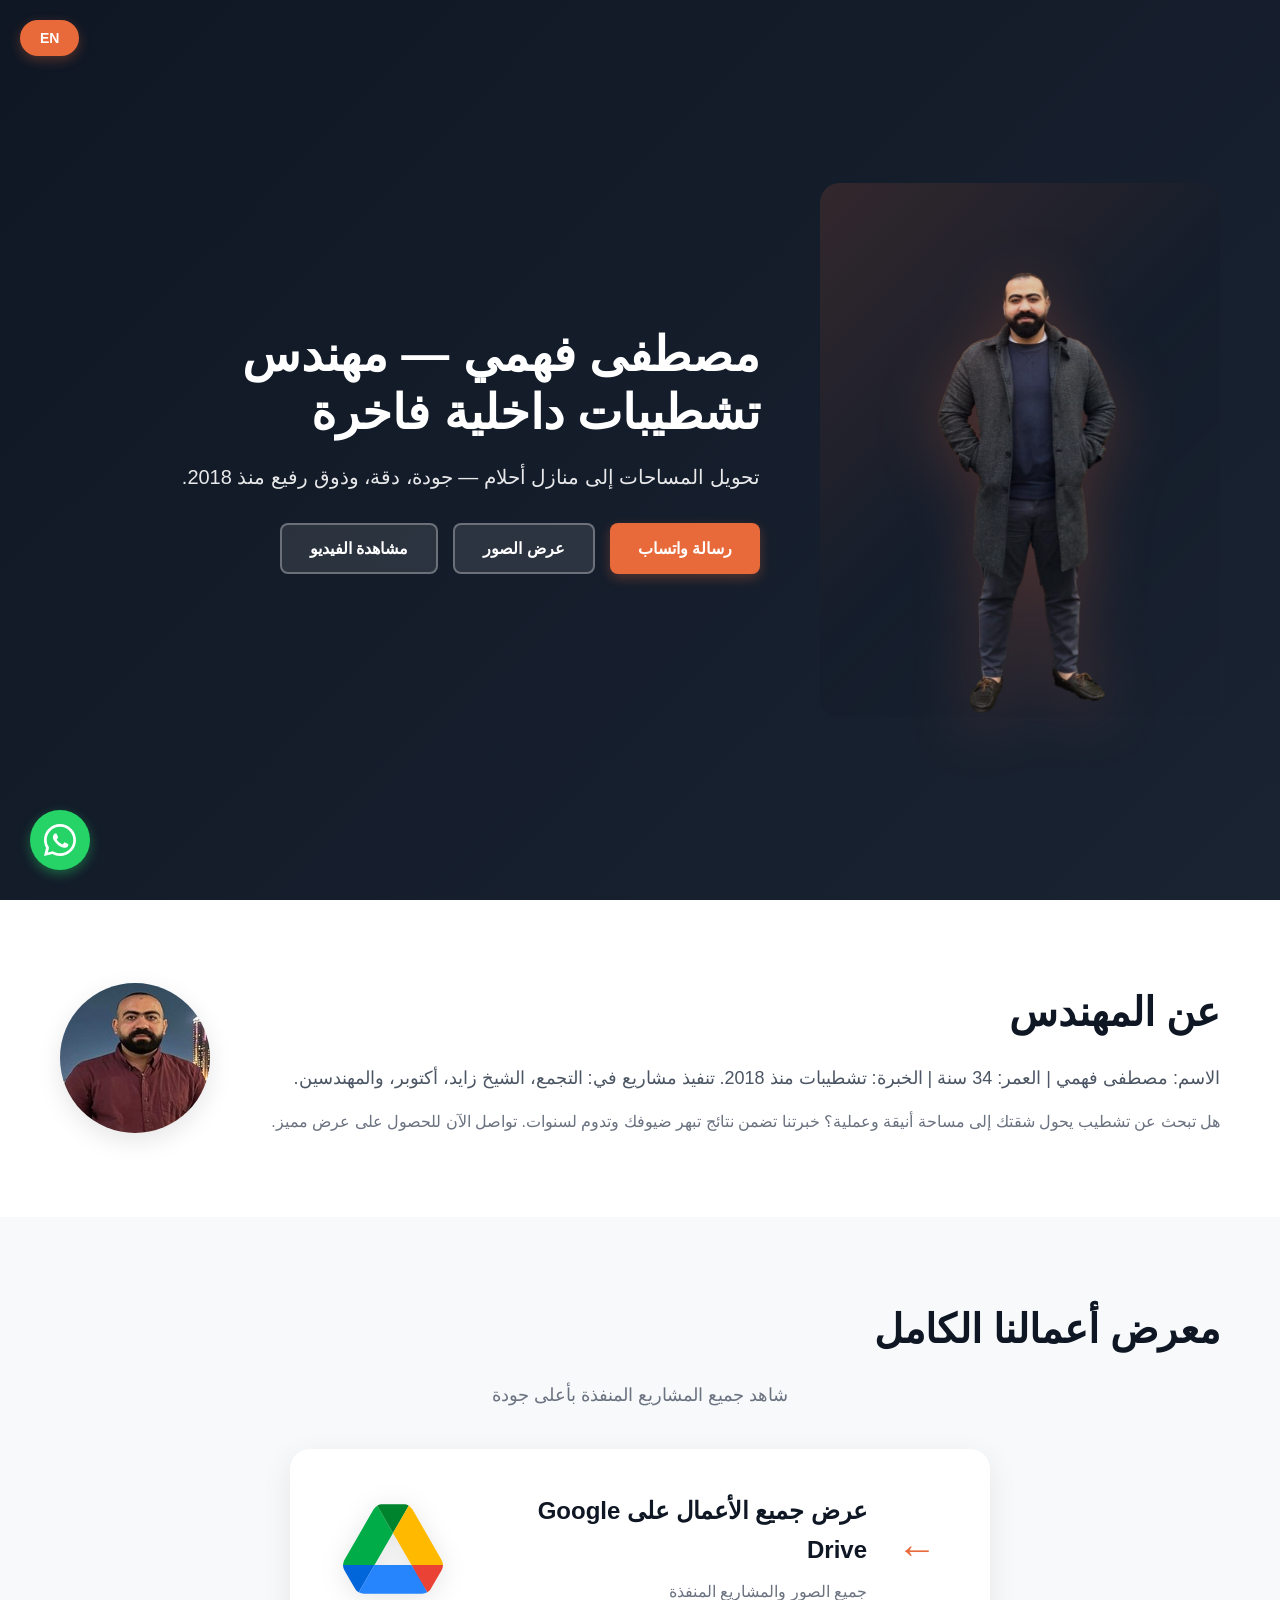
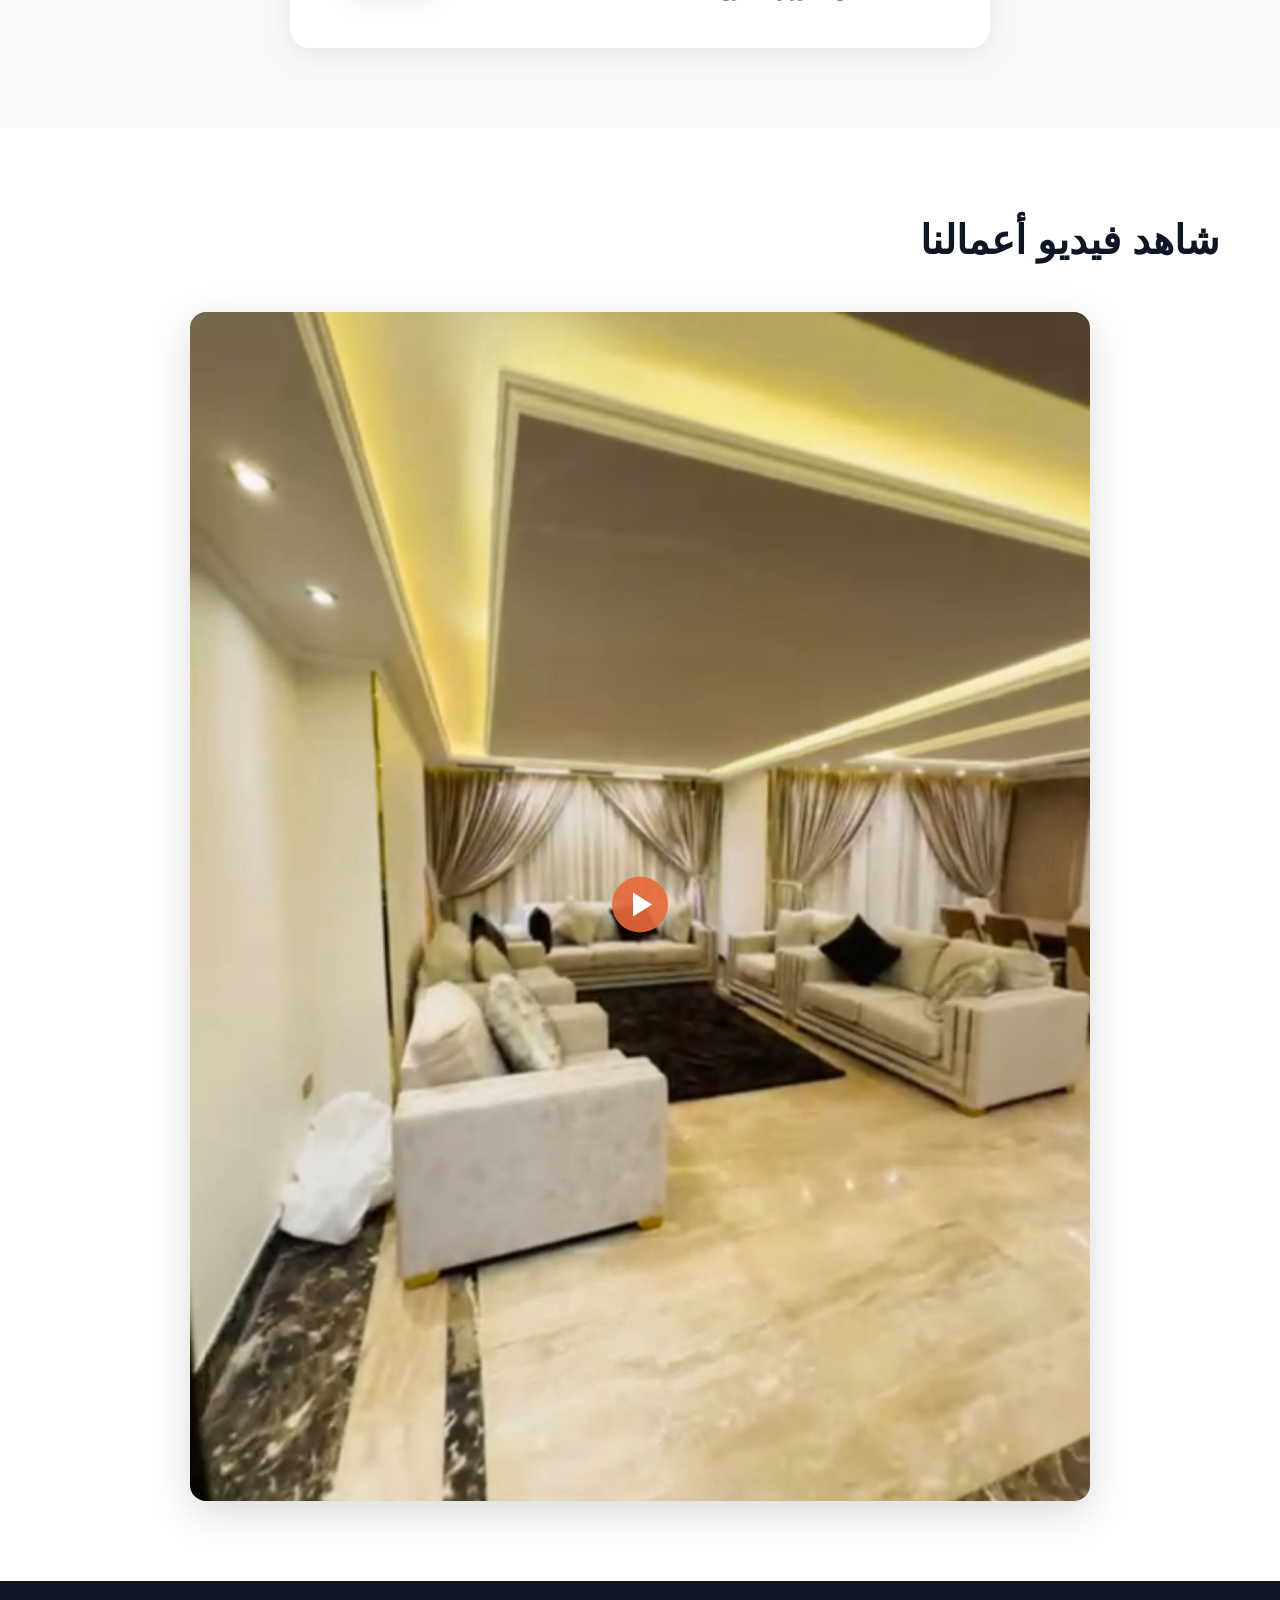
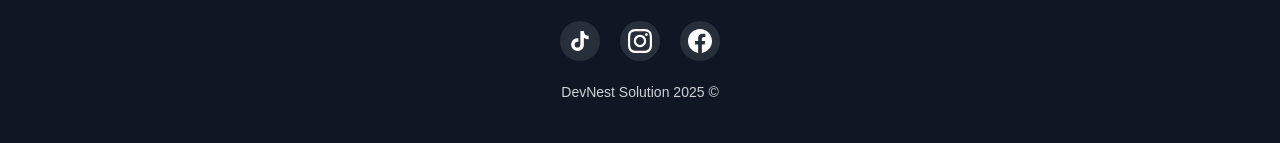
==== Mostafa Fahmy/index.html @ 51830bef "Add files via upload" ====
﻿<!DOCTYPE html>
<html lang="ar" dir="rtl">
<head>
    <meta charset="UTF-8">
    <meta name="viewport" content="width=device-width, initial-scale=1.0">
    <meta name="description" content="مصطفى فهمي - تشطيبات داخلية فاخرة في القاهرة. خبرة منذ 2018 في التجمع، الشيخ زايد، أكتوبر، والمهندسين.">
    <meta name="keywords" content="تشطيبات, ديكور, مصطفى فهمي, القاهرة, التجمع, الشيخ زايد">
    <title>مصطفى فهمي - للتشطيبات الفاخرة</title>
    <link rel="stylesheet" href="StyleSheet.css">
</head>
<body>
    
   
    <!-- Language Toggle Button -->
    <button class="lang-toggle" id="langToggle" aria-label="Switch Language">
        <span id="langText">EN</span>
    </button>

    <!-- Floating WhatsApp Button -->
    <a href="#" class="whatsapp-float" id="whatsappFloat" aria-label="WhatsApp Contact">
        <svg width="32" height="32" viewBox="0 0 32 32" fill="none">
            <path d="M16 0C7.163 0 0 7.163 0 16c0 2.825.74 5.478 2.037 7.777L0 32l8.407-2.003C10.65 31.245 13.24 32 16 32c8.837 0 16-7.163 16-16S24.837 0 16 0zm0 29.333c-2.42 0-4.715-.65-6.682-1.785l-.478-.278-4.953 1.18 1.203-4.844-.305-.497A13.256 13.256 0 012.667 16C2.667 8.637 8.637 2.667 16 2.667S29.333 8.637 29.333 16 23.363 29.333 16 29.333z" fill="white" />
            <path d="M23.547 19.68c-.38-.19-2.245-1.108-2.593-1.235-.348-.127-.602-.19-.855.19-.253.38-.982 1.235-1.203 1.488-.222.253-.443.285-.823.095-.38-.19-1.603-.59-3.052-1.883-1.128-.997-1.888-2.23-2.11-2.61-.222-.38-.024-.585.167-.774.171-.171.38-.443.57-.665.19-.222.253-.38.38-.633.127-.253.063-.475-.032-.665-.095-.19-.855-2.06-1.172-2.82-.31-.742-.624-.642-.855-.654-.222-.011-.475-.013-.728-.013s-.665.095-1.013.475c-.348.38-1.33 1.298-1.33 3.168s1.362 3.675 1.552 3.928c.19.253 2.677 4.088 6.485 5.733.906.392 1.614.626 2.165.8.91.29 1.738.249 2.393.151.73-.109 2.245-.918 2.562-1.805.317-.887.317-1.647.222-1.805-.095-.158-.348-.253-.728-.443z" fill="white" />
        </svg>
    </a>

    <!-- Hero Section -->
    <header class="hero" id="hero">
        <div class="hero-container">
            <div class="hero-content">
                <div class="hero-text" id="heroText">
                    <h1 class="hero-title" id="heroTitle">مصطفى فهمي — مهندس تشطيبات داخلية فاخرة</h1>
                    <p class="hero-subtitle" id="heroSubtitle">تحويل المساحات إلى منازل أحلام — جودة، دقة، وذوق رفيع منذ 2018.</p>
                    <div class="hero-buttons">
                        <button class="btn btn-primary" id="btnWhatsApp">
                            <span id="btnWhatsAppText">رسالة واتساب</span>
                        </button>
                        <button class="btn btn-secondary" id="btnGallery">
                            <span id="btnGalleryText">عرض الصور</span>
                        </button>
                        <button class="btn btn-secondary" id="btnVideo">
                            <span id="btnVideoText">مشاهدة الفيديو</span>
                        </button>
                    </div>
                </div>
                <div class="hero-image">
                    <img src="Mostafa Fahmy 1.png" alt="Mustafa El-Sayed" id="heroImg" loading="eager">
                </div>
            </div>
        </div>
    </header>

    <!-- Main Content -->
    <main>
        <!-- About Section -->
        <section class="about" id="about">
            <div class="container">
                <div class="about-content">
                    <div class="about-avatar">
                        <img src="Mostafa.png" alt="Mustafa Avatar" loading="lazy">
                    </div>
                    <div class="about-text">
                        <h2 class="section-title" id="aboutTitle">عن المهندس</h2>
                        <p class="about-bio" id="aboutBio">الاسم: مصطفى فهمي | العمر: 34 سنة | الخبرة: تشطيبات منذ 2018. تنفيذ مشاريع في: التجمع، الشيخ زايد، أكتوبر، والمهندسين.</p>
                        <p class="about-marketing" id="aboutMarketing">هل تبحث عن تشطيب يحول شقتك إلى مساحة أنيقة وعملية؟ خبرتنا تضمن نتائج تبهر ضيوفك وتدوم لسنوات. تواصل الآن للحصول على عرض مميز.</p>
                    </div>
                </div>
            </div>
        </section>

        <!-- Gallery Section - Google Drive Link -->
        <section class="gallery" id="gallery">
            <div class="container">
                <h2 class="section-title" id="galleryTitle">معرض أعمالنا الكامل</h2>
                <p class="gallery-description" id="galleryDesc">شاهد جميع المشاريع المنفذة بأعلى جودة</p>

                <!-- Google Drive Big Button -->
                <a href="https://drive.google.com/drive/folders/1ibtsd8Fd5x-W3sAckqOHfnDFumnkcN9N"
                   target="_blank"
                   rel="noopener"
                   class="drive-link"
                   id="driveLink">
                    <div class="drive-icon">
                        <svg width="120" height="120" viewBox="0 0 87.3 78" xmlns="http://www.w3.org/2000/svg">
                            <path d="m6.6 66.85 3.85 6.65c.8 1.4 1.95 2.5 3.3 3.3l13.75-23.8h-27.5c0 1.55.4 3.1 1.2 4.5z" fill="#0066da" />
                            <path d="m43.65 25-13.75-23.8c-1.35.8-2.5 1.9-3.3 3.3l-25.4 44a9.06 9.06 0 0 0 -1.2 4.5h27.5z" fill="#00ac47" />
                            <path d="m73.55 76.8c1.35-.8 2.5-1.9 3.3-3.3l1.6-2.75 7.65-13.25c.8-1.4 1.2-2.95 1.2-4.5h-27.502l5.852 11.5z" fill="#ea4335" />
                            <path d="m43.65 25 13.75-23.8c-1.35-.8-2.9-1.2-4.5-1.2h-18.5c-1.6 0-3.15.45-4.5 1.2z" fill="#00832d" />
                            <path d="m59.8 53h-32.3l-13.75 23.8c1.35.8 2.9 1.2 4.5 1.2h50.8c1.6 0 3.15-.45 4.5-1.2z" fill="#2684fc" />
                            <path d="m73.4 26.5-12.7-22c-.8-1.4-1.95-2.5-3.3-3.3l-13.75 23.8 16.15 28h27.45c0-1.55-.4-3.1-1.2-4.5z" fill="#ffba00" />
                        </svg>
                    </div>
                    <div class="drive-text">
                        <h3 id="galleryButton">عرض جميع الأعمال على Google Drive</h3>
                        <p>جميع الصور والمشاريع المنفذة</p>
                    </div>
                    <div class="drive-arrow">→</div>
                </a>
            </div>
        </section>

        <section class="video-section" id="videoSection">
            <div class="container">
                <h2 class="section-title" id="videoTitle">شاهد فيديو أعمالنا</h2>
                <div class="video-wrapper">
                    <!-- استبدل assets/project_video.mp4 بالفيديو الخاص بك -->
                    <video id="projectVideo"
                           poster="img for video.jpeg"
                           muted
                           loop
                           playsinline
                           onerror="this.style.display='none'; document.getElementById('videoError').style.display='flex';">
                        <source src="Video.mp4" type="video/mp4">
                    </video>
                    <div id="videoError" class="video-error" style="display: none;">
                        <p id="videoErrorText">الفيديو غير متوفر حالياً</p>
                    </div>
                    <button class="video-play-btn" id="videoPlayBtn" aria-label="Play Video">
                        <svg width="60" height="60" viewBox="0 0 60 60">
                            <circle cx="30" cy="30" r="28" fill="rgba(232, 106, 58, 0.9)" />
                            <path d="M23 18 L23 42 L42 30 Z" fill="white" />
                        </svg>
                    </button>
                </div>
            </div>
        </section>
    </main>

    <!-- Footer -->
    <footer class="footer">
        <div class="container">
            <div class="footer-content">
                <div class="footer-social">
                    <!-- Facebook -->
                    <a href="https://www.facebook.com/share/14H3VgvbceG/?mibextid=wwXIfr" target="_blank" rel="noopener" aria-label="Facebook">
                        <svg width="24" height="24" viewBox="0 0 24 24" fill="currentColor">
                            <path d="M24 12.073c0-6.627-5.373-12-12-12s-12 5.373-12 12c0 5.99 4.388 10.954 10.125 11.854v-8.385H7.078v-3.47h3.047V9.43c0-3.007 1.792-4.669 4.533-4.669 1.312 0 2.686.235 2.686.235v2.953H15.83c-1.491 0-1.956.925-1.956 1.874v2.25h3.328l-.532 3.47h-2.796v8.385C19.612 23.027 24 18.062 24 12.073z" />
                        </svg>
                    </a>

                    <!-- Instagram -->
                    <a href="https://www.instagram.com/sasa_sengab?igsh=MWtvOXpldzk3Z3F4aQ==" target="_blank" rel="noopener" aria-label="Instagram">
                        <svg width="24" height="24" viewBox="0 0 24 24" fill="currentColor">
                            <path d="M12 2.163c3.204 0 3.584.012 4.85.07 3.252.148 4.771 1.691 4.919 4.919.058 1.265.069 1.645.069 4.849 0 3.205-.012 3.584-.069 4.849-.149 3.225-1.664 4.771-4.919 4.919-1.266.058-1.644.07-4.85.07-3.204 0-3.584-.012-4.849-.07-3.26-.149-4.771-1.699-4.919-4.92-.058-1.265-.07-1.644-.07-4.849 0-3.204.013-3.583.07-4.849.149-3.227 1.664-4.771 4.919-4.919 1.266-.057 1.645-.069 4.849-.069zm0-2.163c-3.259 0-3.667.014-4.947.072-4.358.2-6.78 2.618-6.98 6.98-.059 1.281-.073 1.689-.073 4.948 0 3.259.014 3.668.072 4.948.2 4.358 2.618 6.78 6.98 6.98 1.281.058 1.689.072 4.948.072 3.259 0 3.668-.014 4.948-.072 4.354-.2 6.782-2.618 6.979-6.98.059-1.28.073-1.689.073-4.948 0-3.259-.014-3.667-.072-4.947-.196-4.354-2.617-6.78-6.979-6.98-1.281-.059-1.69-.073-4.949-.073zm0 5.838c-3.403 0-6.162 2.759-6.162 6.162s2.759 6.163 6.162 6.163 6.162-2.759 6.162-6.163c0-3.403-2.759-6.162-6.162-6.162zm0 10.162c-2.209 0-4-1.79-4-4 0-2.209 1.791-4 4-4s4 1.791 4 4c0 2.21-1.791 4-4 4zm6.406-11.845c-.796 0-1.441.645-1.441 1.44s.645 1.44 1.441 1.44c.795 0 1.439-.645 1.439-1.44s-.644-1.44-1.439-1.44z" />
                        </svg>
                    </a>

                    <!-- TikTok -->
                    <a href="https://www.tiktok.com/@moustafa.fahmy91?_r=1&_t=ZS-91LPTkQ0pqE" target="_blank" rel="noopener" aria-label="TikTok">
                        <svg width="24" height="24" viewBox="0 0 24 24" fill="currentColor">
                            <path d="M19.59 6.69a4.83 4.83 0 0 1-3.77-4.25V2h-3.45v13.67a2.89 2.89 0 0 1-5.2 1.74 2.89 2.89 0 0 1 2.31-4.64 2.93 2.93 0 0 1 .88.13V9.4a6.84 6.84 0 0 0-1-.05A6.33 6.33 0 0 0 5 20.1a6.34 6.34 0 0 0 10.86-4.43v-7a8.16 8.16 0 0 0 4.77 1.52v-3.4a4.85 4.85 0 0 1-1-.1z" />
                        </svg>
                    </a>
                </div>
                <p class="footer-copyright">© 2025 DevNest Solution</p>
            </div>
        </div>
    </footer>

    <script src="JavaScript.js"></script>
</body>
</html>
---- Mostafa Fahmy/StyleSheet.css ----
﻿/* ═══════════════════════════════════════════════════════════════════
   Reset & Base Styles
   ═══════════════════════════════════════════════════════════════════ */
* {
    margin: 0;
    padding: 0;
    box-sizing: border-box;
}

:root {
    --dark-navy: #0f1724;
    --accent-orange: #e86a3a;
    --light-bg: #f7f9fb;
    --white: #ffffff;
    --dark-text: #111827;
    --transition-smooth: all 0.3s cubic-bezier(0.4, 0, 0.2, 1);
    --transition-fast: all 0.15s ease;
}

html {
    scroll-behavior: smooth;
}

body {
    font-family: 'Segoe UI', Tahoma, Geneva, Verdana, sans-serif;
    line-height: 1.6;
    color: var(--dark-text);
    background-color: var(--light-bg);
    overflow-x: hidden;
}

/* RTL/LTR Support */
[dir="rtl"] body {
    font-family: 'Cairo', 'Segoe UI', sans-serif;
}

img {
    max-width: 100%;
    height: auto;
    display: block;
}

/* ═══════════════════════════════════════════════════════════════════
   Language Toggle Button
   ═══════════════════════════════════════════════════════════════════ */
.lang-toggle {
    position: fixed;
    top: 20px;
    right: 20px;
    z-index: 1000;
    background: var(--accent-orange);
    color: var(--white);
    border: none;
    border-radius: 50px;
    padding: 10px 20px;
    font-weight: bold;
    font-size: 14px;
    cursor: pointer;
    transition: var(--transition-smooth);
    box-shadow: 0 4px 12px rgba(232, 106, 58, 0.3);
}

[dir="rtl"] .lang-toggle {
    right: auto;
    left: 20px;
}

.lang-toggle:hover {
    transform: translateY(-2px);
    box-shadow: 0 6px 20px rgba(232, 106, 58, 0.4);
}

/* ═══════════════════════════════════════════════════════════════════
   Floating WhatsApp Button
   ═══════════════════════════════════════════════════════════════════ */
.whatsapp-float {
    position: fixed;
    bottom: 30px;
    right: 30px;
    z-index: 999;
    width: 60px;
    height: 60px;
    background: #25d366;
    border-radius: 50%;
    display: flex;
    align-items: center;
    justify-content: center;
    box-shadow: 0 4px 12px rgba(37, 211, 102, 0.4);
    transition: var(--transition-smooth);
    text-decoration: none;
}

[dir="rtl"] .whatsapp-float {
    right: auto;
    left: 30px;
}

.whatsapp-float:hover {
    transform: scale(1.1);
    box-shadow: 0 6px 20px rgba(37, 211, 102, 0.6);
}

/* ═══════════════════════════════════════════════════════════════════
   Container
   ═══════════════════════════════════════════════════════════════════ */
.container {
    max-width: 1200px;
    margin: 0 auto;
    padding: 0 20px;
}

/* ═══════════════════════════════════════════════════════════════════
   Hero Section
   ═══════════════════════════════════════════════════════════════════ */
.hero {
    min-height: 100vh;
    background: linear-gradient(135deg, var(--dark-navy) 0%, #1a2332 100%);
    color: var(--white);
    display: flex;
    align-items: center;
    position: relative;
    overflow: hidden;
}

.hero-container {
    width: 100%;
    max-width: 1200px;
    margin: 0 auto;
    padding: 0 20px;
}

.hero-content {
    display: flex;
    align-items: center;
    gap: 60px;
    flex-wrap: wrap;
}

[dir="rtl"] .hero-content {
    flex-direction: row-reverse;
}

.hero-text {
    flex: 1;
    min-width: 300px;
    opacity: 0;
    transform: translateY(30px);
    animation: fadeInUp 1s ease forwards;
    will-change: opacity, transform;
}

@keyframes fadeInUp {
    to {
        opacity: 1;
        transform: translateY(0);
    }
}

.hero-text.hide {
    opacity: 0;
    transform: translateY(-20px);
    transition: opacity 0.4s ease, transform 0.4s ease;
}

.hero-text.typewriter {
    opacity: 1;
    transform: translateY(0);
}

.hero-title {
    font-size: clamp(2rem, 5vw, 3rem);
    font-weight: bold;
    margin-bottom: 20px;
    line-height: 1.2;
}

.hero-subtitle {
    font-size: clamp(1rem, 2.5vw, 1.25rem);
    margin-bottom: 30px;
    opacity: 0.9;
}

.hero-buttons {
    display: flex;
    gap: 15px;
    flex-wrap: wrap;
}

.btn {
    padding: 14px 28px;
    font-size: 16px;
    border: none;
    border-radius: 8px;
    cursor: pointer;
    transition: var(--transition-smooth);
    font-weight: 600;
    white-space: nowrap;
}

.btn-primary {
    background: var(--accent-orange);
    color: var(--white);
    box-shadow: 0 4px 12px rgba(232, 106, 58, 0.3);
}

    .btn-primary:hover {
        background: #d15a2a;
        transform: translateY(-2px);
        box-shadow: 0 6px 20px rgba(232, 106, 58, 0.4);
    }

.btn-secondary {
    background: rgba(255, 255, 255, 0.1);
    color: var(--white);
    border: 2px solid rgba(255, 255, 255, 0.3);
}

    .btn-secondary:hover {
        background: rgba(255, 255, 255, 0.2);
        border-color: rgba(255, 255, 255, 0.5);
        transform: translateY(-2px);
    }

.hero-image {
    flex: 0 0 400px;
    max-width: 400px;
    position: relative;
}

    .hero-image::before {
        content: '';
        position: absolute;
        inset: 0;
        background: linear-gradient( 135deg, rgba(232, 106, 58, 0.15) 0%, rgba(15, 23, 36, 0.2) 50%, transparent 100% );
        border-radius: 20px;
        z-index: 1;
        pointer-events: none;
    }

    .hero-image img {
        width: 100%;
        height: auto;
        filter: drop-shadow(0 10px 30px rgba(232, 106, 58, 0.3));
        will-change: transform;
        position: relative;
        z-index: 0;
    }

/* ═══════════════════════════════════════════════════════════════════
   About Section
   ═══════════════════════════════════════════════════════════════════ */
.about {
    padding: 80px 0;
    background: var(--white);
}

.about-content {
    display: flex;
    gap: 40px;
    align-items: center;
    flex-wrap: wrap;
}

[dir="rtl"] .about-content {
    flex-direction: row-reverse;
}

.about-avatar {
    flex: 0 0 150px;
}

    .about-avatar img {
        width: 150px;
        height: 150px;
        border-radius: 50%;
        object-fit: cover;
        box-shadow: 0 8px 24px rgba(0, 0, 0, 0.1);
    }

.about-text {
    flex: 1;
    min-width: 280px;
}

.section-title {
    font-size: clamp(1.75rem, 4vw, 2.5rem);
    color: var(--dark-navy);
    margin-bottom: 20px;
}

.about-bio {
    font-size: 18px;
    margin-bottom: 15px;
    color: #4b5563;
}

.about-marketing {
    font-size: 16px;
    line-height: 1.8;
    color: #6b7280;
}

/* ═══════════════════════════════════════════════════════════════════
   Gallery Section - Google Drive Link
   ═══════════════════════════════════════════════════════════════════ */
.gallery {
    padding: 80px 0;
    background: var(--light-bg);
}

.gallery-description {
    text-align: center;
    font-size: 18px;
    color: #6b7280;
    margin-top: 10px;
    margin-bottom: 40px;
}

.drive-link {
    display: flex;
    align-items: center;
    gap: 30px;
    max-width: 700px;
    margin: 0 auto;
    padding: 40px 50px;
    background: var(--white);
    border-radius: 20px;
    text-decoration: none;
    color: var(--dark-text);
    box-shadow: 0 8px 30px rgba(0, 0, 0, 0.08);
    transition: var(--transition-smooth);
    border: 3px solid transparent;
}

[dir="rtl"] .drive-link {
    flex-direction: row-reverse;
}

.drive-link:hover {
    transform: translateY(-5px);
    box-shadow: 0 12px 40px rgba(232, 106, 58, 0.2);
    border-color: var(--accent-orange);
}

.drive-icon {
    flex-shrink: 0;
    display: flex;
    align-items: center;
    justify-content: center;
}

    .drive-icon svg {
        width: 100px;
        height: 100px;
        filter: drop-shadow(0 4px 12px rgba(0, 0, 0, 0.1));
        transition: var(--transition-smooth);
    }

.drive-link:hover .drive-icon svg {
    transform: scale(1.1) rotate(5deg);
}

.drive-text {
    flex: 1;
}

    .drive-text h3 {
        font-size: 24px;
        font-weight: bold;
        color: var(--dark-navy);
        margin-bottom: 10px;
    }

    .drive-text p {
        font-size: 16px;
        color: #6b7280;
    }

.drive-arrow {
    font-size: 40px;
    color: var(--accent-orange);
    transition: var(--transition-smooth);
}

[dir="rtl"] .drive-arrow {
    transform: scaleX(-1);
}

.drive-link:hover .drive-arrow {
    transform: translateX(10px);
}

[dir="rtl"] .drive-link:hover .drive-arrow {
    transform: scaleX(-1) translateX(10px);
}

/* ═══════════════════════════════════════════════════════════════════
   Video Section
   ═══════════════════════════════════════════════════════════════════ */
.video-section {
    padding: 80px 0;
    background: var(--white);
}

.video-wrapper {
    position: relative;
    max-width: 900px;
    margin: 40px auto 0;
    border-radius: 16px;
    overflow: hidden;
    box-shadow: 0 12px 40px rgba(0, 0, 0, 0.15);
}

    .video-wrapper video {
        width: 100%;
        display: block;
    }

.video-error {
    width: 100%;
    aspect-ratio: 16/9;
    background: #e5e7eb;
    display: flex;
    align-items: center;
    justify-content: center;
    color: #6b7280;
    font-size: 18px;
}

.video-play-btn {
    position: absolute;
    top: 50%;
    left: 50%;
    transform: translate(-50%, -50%);
    background: none;
    border: none;
    cursor: pointer;
    transition: var(--transition-smooth);
    z-index: 10;
}

    .video-play-btn:hover {
        transform: translate(-50%, -50%) scale(1.1);
    }

.video-wrapper.playing .video-play-btn {
    opacity: 0;
    pointer-events: none;
}

/* ═══════════════════════════════════════════════════════════════════
   Footer
   ═══════════════════════════════════════════════════════════════════ */
.footer {
    padding: 40px 0;
    background: var(--dark-navy);
    color: var(--white);
    text-align: center;
}

.footer-content {
    display: flex;
    flex-direction: column;
    align-items: center;
    gap: 20px;
}

.footer-social {
    display: flex;
    gap: 20px;
}

    .footer-social a {
        color: var(--white);
        transition: var(--transition-fast);
        display: flex;
        align-items: center;
        justify-content: center;
        width: 40px;
        height: 40px;
        border-radius: 50%;
        background: rgba(255, 255, 255, 0.1);
    }

        .footer-social a:hover {
            background: var(--accent-orange);
            transform: translateY(-3px);
        }

.footer-copyright {
    font-size: 14px;
    opacity: 0.8;
}

/* ═══════════════════════════════════════════════════════════════════
   Responsive Design
   ═══════════════════════════════════════════════════════════════════ */
@media (max-width: 768px) {
    .hero-content {
        flex-direction: column;
        text-align: center;
        gap: 30px;
    }

    [dir="rtl"] .hero-content {
        flex-direction: column;
    }

    .hero-image {
        flex: 0 0 280px;
        max-width: 280px;
    }

    .hero-buttons {
        justify-content: center;
    }

    .about-content {
        flex-direction: column;
        text-align: center;
    }

    [dir="rtl"] .about-content {
        flex-direction: column;
    }

    .gallery-grid {
        grid-template-columns: repeat(auto-fill, minmax(200px, 1fr));
        gap: 15px;
    }

    .drive-link {
        flex-direction: column;
        padding: 30px 20px;
        gap: 20px;
        text-align: center;
    }

    [dir="rtl"] .drive-link {
        flex-direction: column;
    }

    .drive-icon svg {
        width: 80px;
        height: 80px;
    }

    .drive-text h3 {
        font-size: 20px;
    }

    .drive-arrow {
        transform: rotate(90deg);
    }

    [dir="rtl"] .drive-arrow {
        transform: rotate(90deg);
    }

    .drive-link:hover .drive-arrow {
        transform: rotate(90deg) translateX(10px);
    }

    [dir="rtl"] .drive-link:hover .drive-arrow {
        transform: rotate(90deg) translateX(10px);
    }

    .whatsapp-float {
        width: 50px;
        height: 50px;
        bottom: 20px;
        right: 20px;
    }

    [dir="rtl"] .whatsapp-float {
        right: auto;
        left: 20px;
    }

    .whatsapp-float svg {
        width: 26px;
        height: 26px;
    }
}

@media (max-width: 480px) {
    .hero-title {
        font-size: 1.75rem;
    }

    .hero-subtitle {
        font-size: 1rem;
    }

    .btn {
        padding: 12px 20px;
        font-size: 14px;
    }

    .gallery-grid {
        grid-template-columns: 1fr;
    }
}

/* ═══════════════════════════════════════════════════════════════════
   Performance Optimizations
   ═══════════════════════════════════════════════════════════════════ */
.hero-text,
.hero-image img,
.gallery-item img {
    will-change: transform, opacity;
}

@media (prefers-reduced-motion: reduce) {
    *,
    *::before,
    *::after {
        animation-duration: 0.01ms !important;
        animation-iteration-count: 1 !important;
        transition-duration: 0.01ms !important;
    }
}
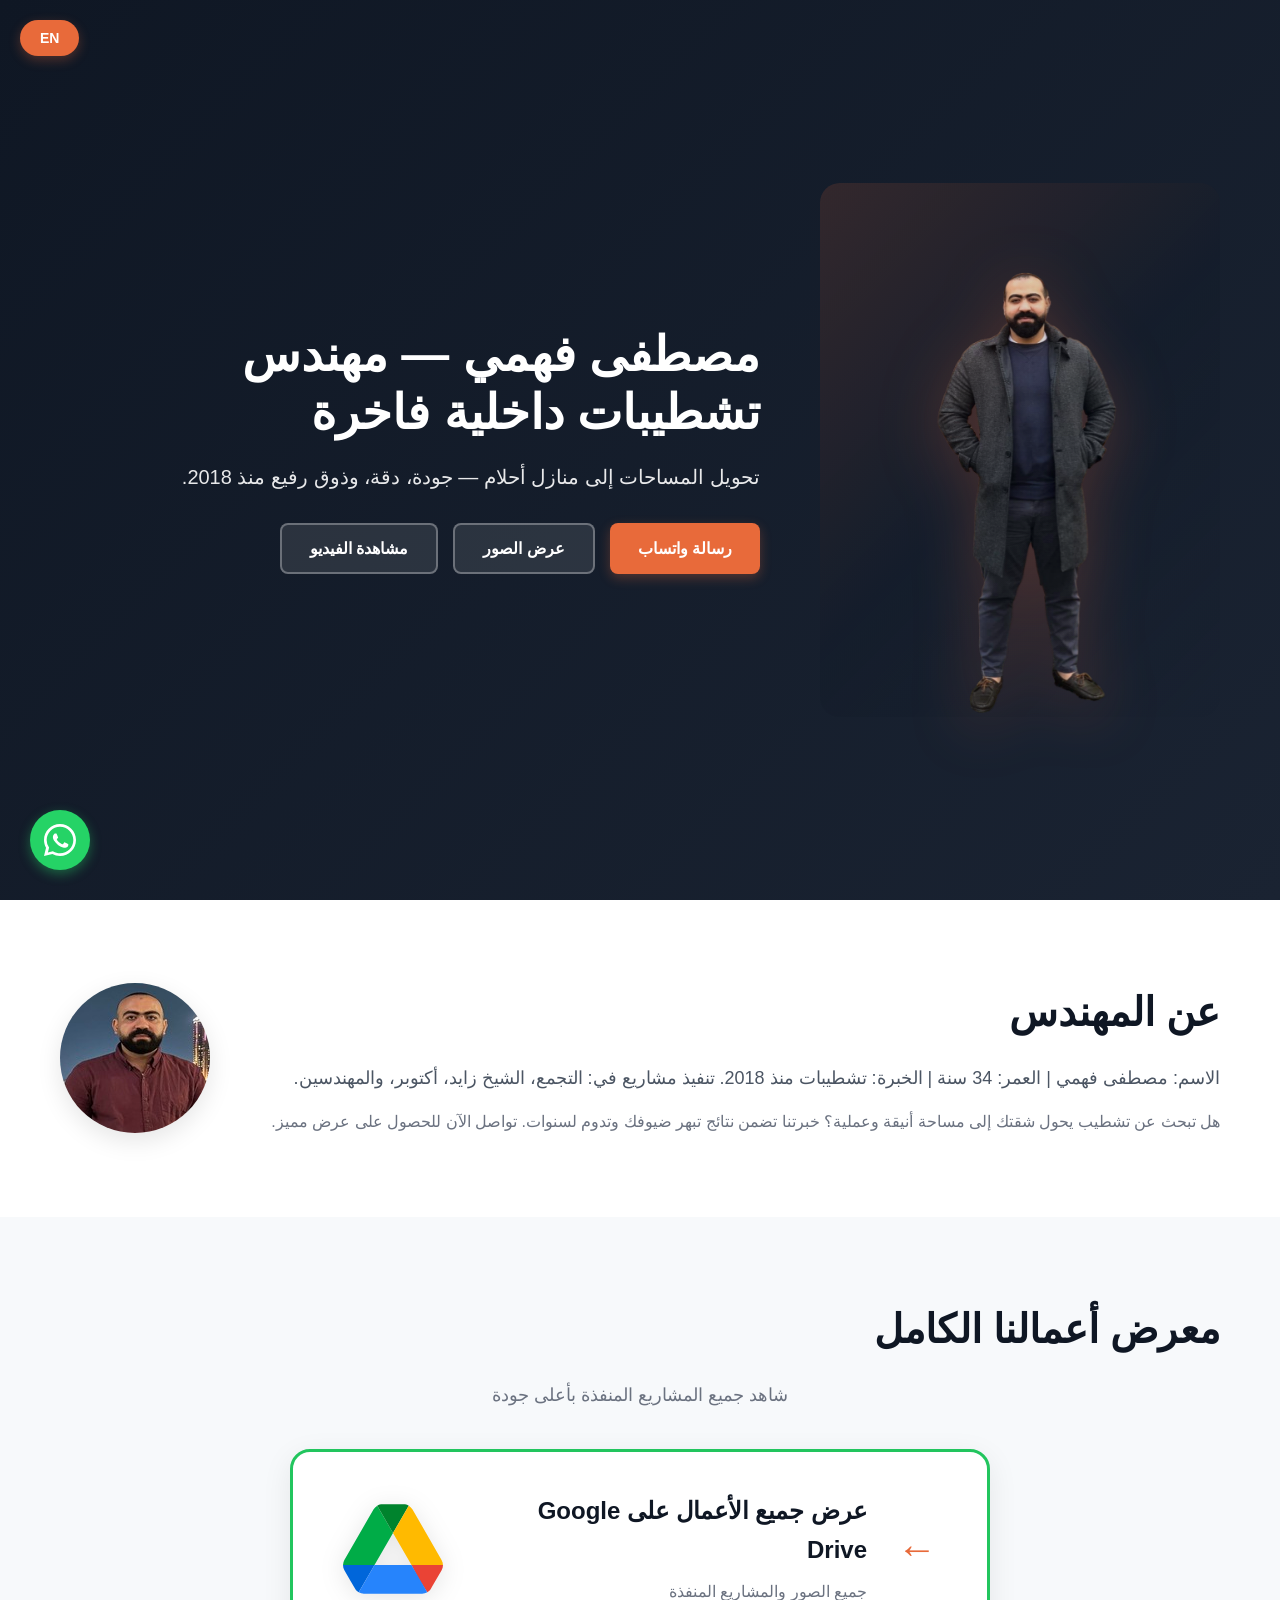
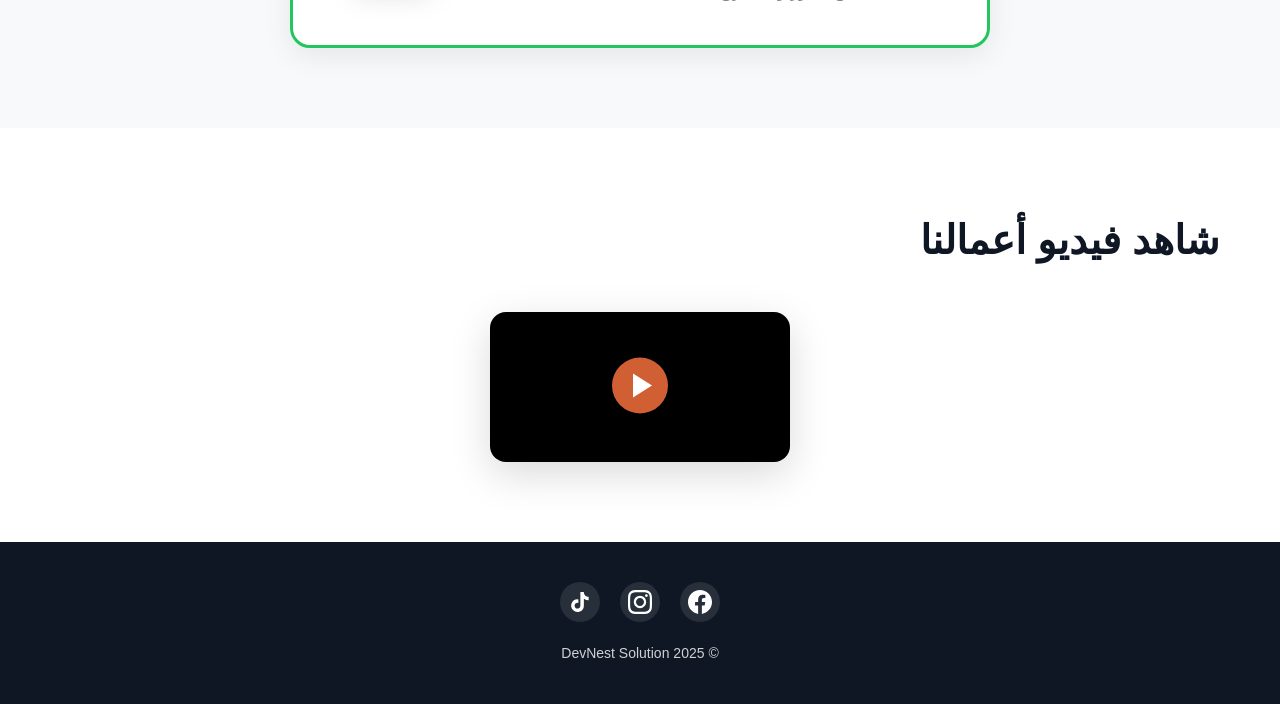
==== commit fefee0d8: "Fix HTML formatting and ensure proper structure" ====
--- a/Mostafa Fahmy/index.html
+++ b/Mostafa Fahmy/index.html
@@ -1,4 +1,4 @@
-﻿<!DOCTYPE html>
+<!DOCTYPE html>
 <html lang="ar" dir="rtl">
 <head>
     <meta charset="UTF-8">
@@ -103,9 +103,8 @@
             <div class="container">
                 <h2 class="section-title" id="videoTitle">شاهد فيديو أعمالنا</h2>
                 <div class="video-wrapper">
-                    <!-- استبدل assets/project_video.mp4 بالفيديو الخاص بك -->
                     <video id="projectVideo"
-                           poster="img for video.jpeg"
+                           preload="metadata"
                            muted
                            loop
                            playsinline
@@ -159,4 +158,4 @@
 
     <script src="JavaScript.js"></script>
 </body>
-</html>+</html>
--- a/Mostafa Fahmy/StyleSheet.css
+++ b/Mostafa Fahmy/StyleSheet.css
@@ -1,4 +1,4 @@
-﻿/* ═══════════════════════════════════════════════════════════════════
+/* ═══════════════════════════════════════════════════════════════════
    Reset & Base Styles
    ═══════════════════════════════════════════════════════════════════ */
 * {
@@ -10,6 +10,7 @@
 :root {
     --dark-navy: #0f1724;
     --accent-orange: #e86a3a;
+    --accent-green: #22c55e;
     --light-bg: #f7f9fb;
     --white: #ffffff;
     --dark-text: #111827;
@@ -329,7 +330,7 @@
     color: var(--dark-text);
     box-shadow: 0 8px 30px rgba(0, 0, 0, 0.08);
     transition: var(--transition-smooth);
-    border: 3px solid transparent;
+    border: 3px solid var(--accent-green);
 }
 
 [dir="rtl"] .drive-link {
@@ -404,27 +405,37 @@
 
 .video-wrapper {
     position: relative;
-    max-width: 900px;
+    width: fit-content;        /* الإطار يلف حوالين الفيديو بالظبط */
+    max-width: 100%;
     margin: 40px auto 0;
     border-radius: 16px;
     overflow: hidden;
     box-shadow: 0 12px 40px rgba(0, 0, 0, 0.15);
+    background: #000;
+    line-height: 0;
 }
 
     .video-wrapper video {
-        width: 100%;
         display: block;
+        width: auto;
+        height: auto;
+        max-width: 100%;       /* ميعدّيش عرض الشاشة */
+        max-height: 80vh;      /* ميعدّيش ارتفاع الشاشة (للفيديو الطولي) */
     }
 
 .video-error {
-    width: 100%;
-    aspect-ratio: 16/9;
+    width: 320px;
+    max-width: 100%;
+    aspect-ratio: 464 / 826;
     background: #e5e7eb;
     display: flex;
     align-items: center;
     justify-content: center;
     color: #6b7280;
     font-size: 18px;
+    text-align: center;
+    padding: 20px;
+    line-height: 1.6;
 }
 
 .video-play-btn {
